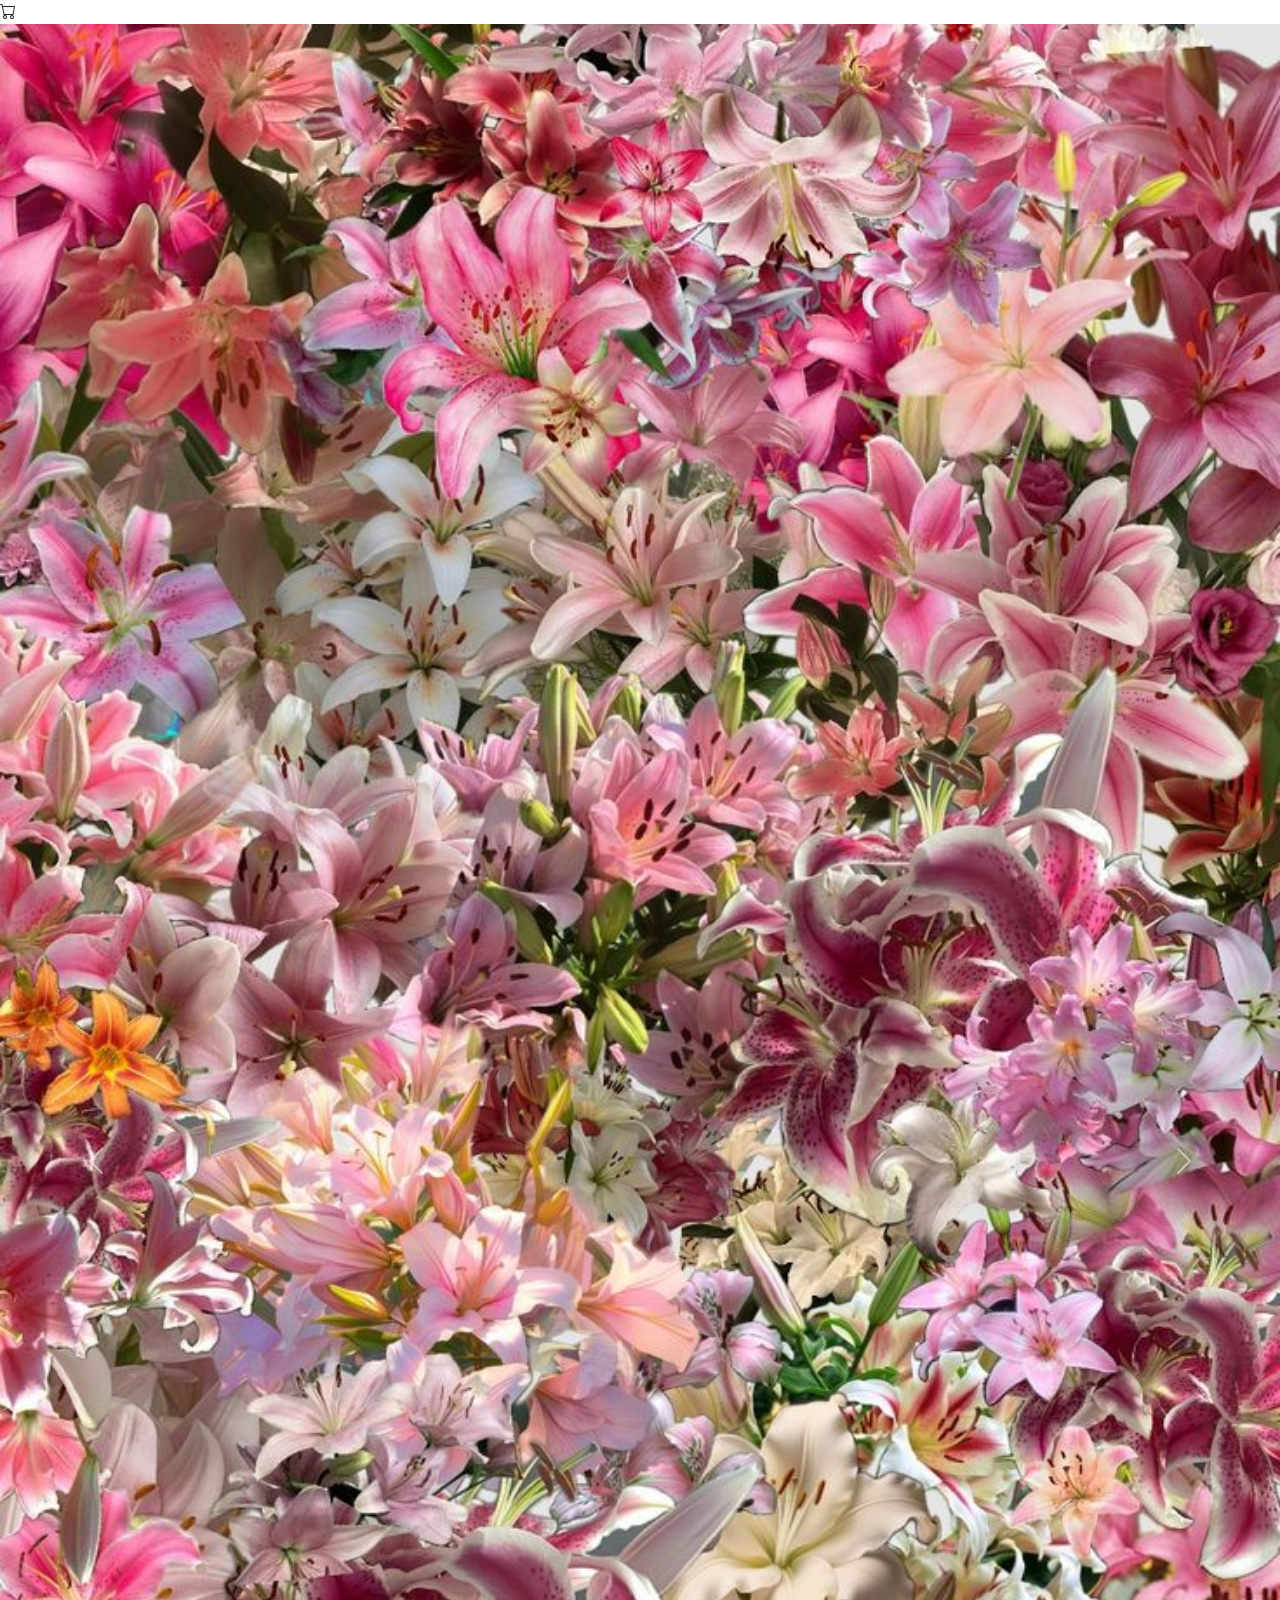
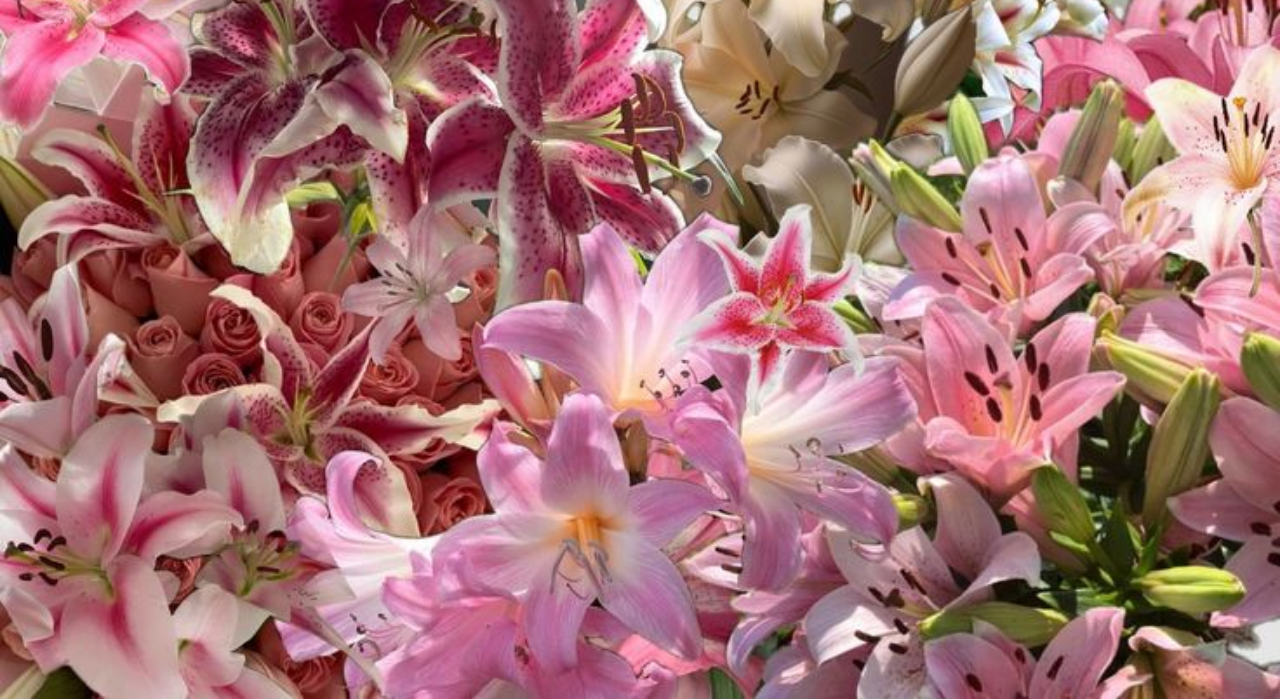
==== index.html @ ca0d1309 "Co-authored-by: Luana Silva <luana2807@users.noreply.github.com> Co-authored-by: Gabriel henrique <g" ====
<!doctype html>
<html lang="pt-BR">

<head>
    <meta charset="utf-8">
    <meta name="viewport" content="width=device-width, initial-scale=1">
    <meta name="description"
        content="JasminBlanc é uma floricultura em Mairinque que transforma momentos especiais 
        em emoções inesquecíveis. Encontre flores e buquês para surpreender quem você ama. Melhor Floricultura de Mairinque SP">

    <meta name="keywords" content="Floricultura JasminBlanc - JasminBlanc Floricultura - Mairinque SP">
    <meta name="author" content="Laura Ruiz, Laura, lauraruizcardoso@gmail.com, (11) 92139-8249">

    <link rel="icon" type="image/png" href="favicon.png">
    <title>FLORICULTURA: JASMINBLANC</title>
    <link href="https://cdn.jsdelivr.net/npm/bootstrap@5.3.8/dist/css/bootstrap.min.css" rel="stylesheet" integrity="sha384-sRIl4kxILFvY47J16cr9ZwB07vP4J8+LH7qKQnuqkuIAvNWLzeN8tE5YBujZqJLB" crossorigin="anonymous">

    <link rel="stylesheet" href="https://cdn.jsdelivr.net/npm/bootstrap-icons@1.13.1/font/bootstrap-icons.min.css">
</head>

<body>
    <div class="container-fluid m-0 p-0 h-100">
        <!-- <picture">
            <source srcset="static/img/flor.jpg" type="image/svg+xml" height="500px">
            <img src="static/img/flor.jpg" class="img-fluid img-thumbnail" alt="..." >
        </picture> -->

           


            <i class="bi bi-cart"></i>
            <div id="carouselExampleAutoplaying" class="carousel slide" data-bs-ride="carousel">
  <div class="carousel-inner">
    <div class="carousel-item active">
      <img src="static/img/flor.jpg" class="d-block w-100" alt="...">
    </div>
    <div class="carousel-item">
      <img src="static/img/florrrr.png" class="d-block w-100" alt="...">
    </div>
    <div class="carousel-item">
      <img src="static/img/flor2.png" class="d-block w-100" alt="...">
    </div>
  </div>
  <button class="carousel-control-prev" type="button" data-bs-target="#carouselExampleAutoplaying" data-bs-slide="prev">
    <span class="carousel-control-prev-icon" aria-hidden="true"></span>
    <span class="visually-hidden">Previous</span>
  </button>
  <button class="carousel-control-next" type="button" data-bs-target="#carouselExampleAutoplaying" data-bs-slide="next">
    <span class="carousel-control-next-icon" aria-hidden="true"></span>
    <span class="visually-hidden">Next</span>
  </button>
</div>

    </div>





    <script src="https://cdn.jsdelivr.net/npm/bootstrap@5.3.8/dist/js/bootstrap.bundle.min.js" integrity="sha384-FKyoEForCGlyvwx9Hj09JcYn3nv7wiPVlz7YYwJrWVcXK/BmnVDxM+D2scQbITxI" crossorigin="anonymous"></script>


</body>

</html>
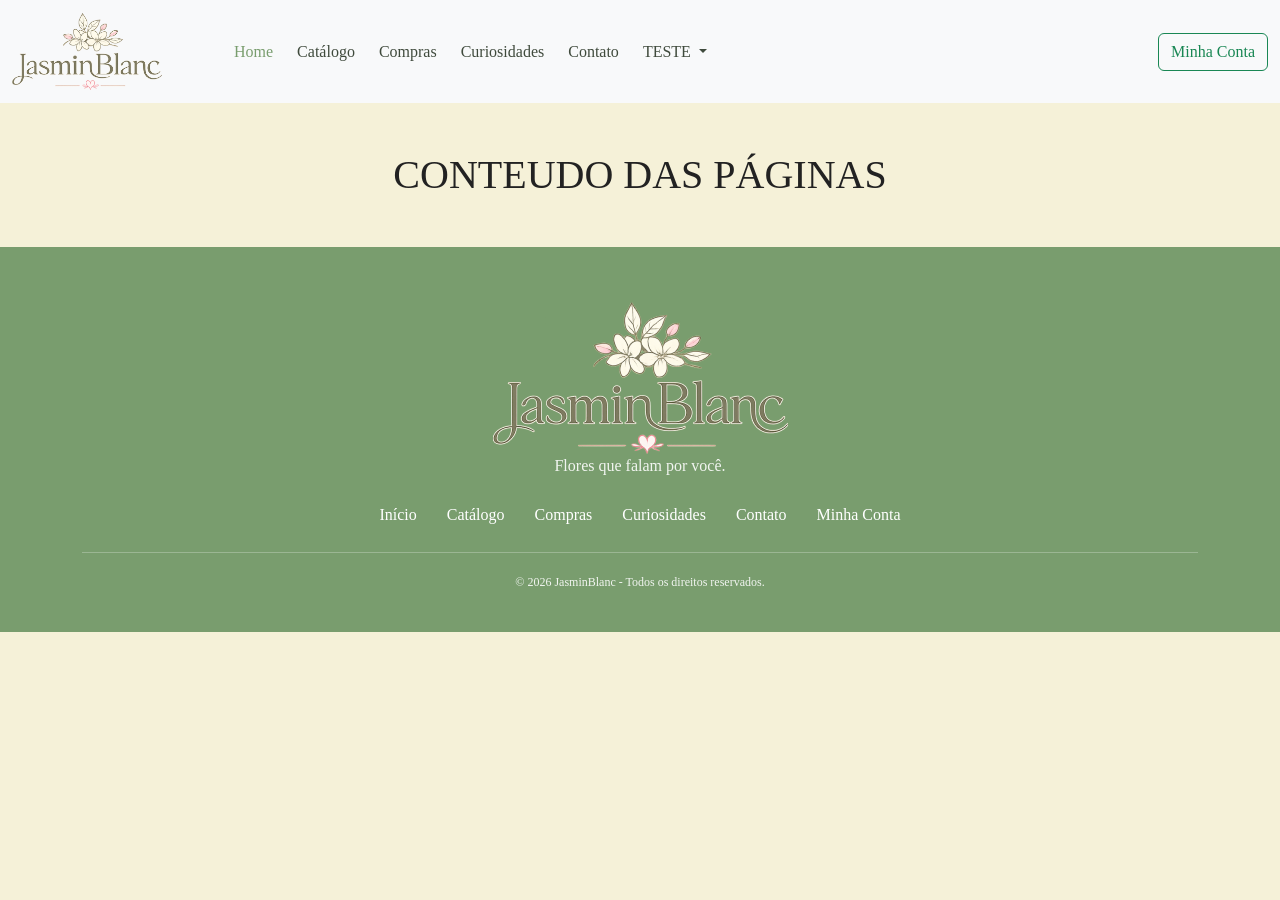
==== commit 91467ce3: "HOME com ajuda do Prof Vanderlei" ====
--- a/index.html
+++ b/index.html
@@ -1,63 +1,157 @@
 <!doctype html>
-<html lang="pt-BR">
+<html lang="pt-br">
 
 <head>
-    <meta charset="utf-8">
-    <meta name="viewport" content="width=device-width, initial-scale=1">
-    <meta name="description"
-        content="JasminBlanc é uma floricultura em Mairinque que transforma momentos especiais 
+  <meta charset="utf-8">
+  <meta name="viewport" content="width=device-width, initial-scale=1">
+  <meta name="description"
+    content="JasminBlanc é uma floricultura em Mairinque que transforma momentos especiais 
         em emoções inesquecíveis. Encontre flores e buquês para surpreender quem você ama. Melhor Floricultura de Mairinque SP">
 
-    <meta name="keywords" content="Floricultura JasminBlanc - JasminBlanc Floricultura - Mairinque SP">
-    <meta name="author" content="Laura Ruiz, Laura, lauraruizcardoso@gmail.com, (11) 92139-8249">
+  <meta name="keywords" content="Floricultura JasminBlanc - JasminBlanc Floricultura - Mairinque SP">
+  <meta name="author" content="Laura Ruiz, Laura, lauraruizcardoso@gmail.com, (11) 92139-8249">
 
-    <link rel="icon" type="image/png" href="favicon.png">
-    <title>FLORICULTURA: JASMINBLANC</title>
-    <link href="https://cdn.jsdelivr.net/npm/bootstrap@5.3.8/dist/css/bootstrap.min.css" rel="stylesheet" integrity="sha384-sRIl4kxILFvY47J16cr9ZwB07vP4J8+LH7qKQnuqkuIAvNWLzeN8tE5YBujZqJLB" crossorigin="anonymous">
+  <link rel="icon" type="image/png" href="favicon.png">
+  <title>FLORICULTURA: JASMINBLANC</title>
+  <link href="https://cdn.jsdelivr.net/npm/bootstrap@5.3.8/dist/css/bootstrap.min.css" rel="stylesheet"
+    integrity="sha384-sRIl4kxILFvY47J16cr9ZwB07vP4J8+LH7qKQnuqkuIAvNWLzeN8tE5YBujZqJLB" crossorigin="anonymous">
 
-    <link rel="stylesheet" href="https://cdn.jsdelivr.net/npm/bootstrap-icons@1.13.1/font/bootstrap-icons.min.css">
+  <link rel="stylesheet" href="https://cdn.jsdelivr.net/npm/bootstrap-icons@1.13.1/font/bootstrap-icons.min.css">
+  <link rel="stylesheet" href="static/css/base.css">
 </head>
 
 <body>
-    <div class="container-fluid m-0 p-0 h-100">
-        <!-- <picture">
-            <source srcset="static/img/flor.jpg" type="image/svg+xml" height="500px">
-            <img src="static/img/flor.jpg" class="img-fluid img-thumbnail" alt="..." >
-        </picture> -->
+  <div class="container-fluid m-0 p-0 h-100">
+    <header>
+      <nav class="navbar navbar-expand-lg bg-body-tertiary">
+        <div class="container-fluid">
 
-           
+          <!-- LOGO -->
+          <a class="navbar-brand" href="#">
+            <img src="static/img/logo-tratado.png" alt="Logo da Floricultura JasminBlanc"
+              title="Floricultura JASMIN BLANC" width="150">
+          </a>
+
+          <!-- BOTÃO MOBILE -->
+          <button class="navbar-toggler" type="button" data-bs-toggle="collapse"
+            data-bs-target="#navbarSupportedContent" aria-controls="navbarSupportedContent" aria-expanded="false"
+            aria-label="Toggle navigation">
+            <span class="navbar-toggler-icon"></span>
+          </button>
+
+          <!-- MENU -->
+          <div class="collapse navbar-collapse" id="navbarSupportedContent">
+
+            <ul class="navbar-nav ms-lg-5 me-auto mb-2 mb-lg-0">
+
+              <li class="nav-item">
+                <a class="nav-link active" aria-current="page" href="#">
+                  Home
+                </a>
+              </li>
+
+              <li class="nav-item">
+                <a class="nav-link" href="paginas/catalogo.html">
+                  Catálogo
+                </a>
+              </li>
+
+              <li class="nav-item">
+                <a class="nav-link" href="paginas/compras.html">
+                  Compras
+                </a>
+              </li>
+
+              <li class="nav-item">
+                <a class="nav-link" href="paginas/curiosidades.html">
+                  Curiosidades
+                </a>
+              </li>
+
+              <li class="nav-item">
+                <a class="nav-link" href="paginas/contato.html">
+                  Contato
+                </a>
+              </li>
+
+              <li class="nav-item dropdown">
+                <a class="nav-link dropdown-toggle" href="#" role="button" data-bs-toggle="dropdown"
+                  aria-expanded="false">
+                  TESTE
+                </a>
+
+                <ul class="dropdown-menu">
+                  <li>
+                    <a class="dropdown-item" href="#">Action</a>
+                  </li>
+
+                  <li>
+                    <a class="dropdown-item" href="#">Another action</a>
+                  </li>
+
+                  <li>
+                    <hr class="dropdown-divider">
+                  </li>
+
+                  <li>
+                    <a class="dropdown-item" href="#">
+                      Something else here
+                    </a>
+                  </li>
+                </ul>
+              </li>
+
+            </ul>
+
+            <!-- BOTÃO CONTA -->
+            <button class="btn btn-outline-success" type="button">
+              Minha Conta
+            </button>
+
+          </div>
+        </div>
+      </nav>
+
+    </header>
+
+    <main class="my-5">
+      <h1 class="text-center">CONTEUDO DAS PÁGINAS</h1>
+    </main>
+
+    <!-- ================= FOOTER ================= -->
+    <footer>
+      <div class="container">
+        <img src="static/img/logo-tratado.png" alt="Logo da Floricultura JasminBlanc" title="Floricultura JASMIN BLANC">
+        <p>
+          Flores que falam por você.
+        </p>
+
+        <div class="footer-links">
+
+          <a href="./index.html">Início</a>
+          <a href="./paginas/catalogo.html">Catálogo</a>
+          <a href="./paginas/compras.html">Compras</a>
+          <a href="./paginas/curiosidades.html">Curiosidades</a>
+          <a href="./paginas/contato.html">Contato</a>
+          <a href="#">Minha Conta</a>
+
+        </div>
+
+        <hr>
+
+        <p class="copyright">
+          © 2026 JasminBlanc - Todos os direitos reservados.
+        </p>
+
+      </div>
+
+    </footer>
+  </div>
 
 
-            <i class="bi bi-cart"></i>
-            <div id="carouselExampleAutoplaying" class="carousel slide" data-bs-ride="carousel">
-  <div class="carousel-inner">
-    <div class="carousel-item active">
-      <img src="static/img/flor.jpg" class="d-block w-100" alt="...">
-    </div>
-    <div class="carousel-item">
-      <img src="static/img/florrrr.png" class="d-block w-100" alt="...">
-    </div>
-    <div class="carousel-item">
-      <img src="static/img/flor2.png" class="d-block w-100" alt="...">
-    </div>
-  </div>
-  <button class="carousel-control-prev" type="button" data-bs-target="#carouselExampleAutoplaying" data-bs-slide="prev">
-    <span class="carousel-control-prev-icon" aria-hidden="true"></span>
-    <span class="visually-hidden">Previous</span>
-  </button>
-  <button class="carousel-control-next" type="button" data-bs-target="#carouselExampleAutoplaying" data-bs-slide="next">
-    <span class="carousel-control-next-icon" aria-hidden="true"></span>
-    <span class="visually-hidden">Next</span>
-  </button>
-</div>
-
-    </div>
-
-
-
-
-
-    <script src="https://cdn.jsdelivr.net/npm/bootstrap@5.3.8/dist/js/bootstrap.bundle.min.js" integrity="sha384-FKyoEForCGlyvwx9Hj09JcYn3nv7wiPVlz7YYwJrWVcXK/BmnVDxM+D2scQbITxI" crossorigin="anonymous"></script>
+  <script src="https://cdn.jsdelivr.net/npm/bootstrap@5.3.8/dist/js/bootstrap.bundle.min.js"
+    integrity="sha384-FKyoEForCGlyvwx9Hj09JcYn3nv7wiPVlz7YYwJrWVcXK/BmnVDxM+D2scQbITxI"
+    crossorigin="anonymous"></script>
 
 
 </body>
--- a/static/css/base.css
+++ b/static/css/base.css
@@ -0,0 +1,119 @@
+/* =========================================
+   CORES DA JASMINBLANC
+========================================= */
+
+:root {
+    --creme: #FFFBE0;
+    --fundo: #FFFDF5;
+    --verde-salvia: #799D6E;
+    --verde-escuro: #3F4A3C;
+    --rosa: #F8C8DC;
+    --coral: #EC8C8C;
+    --lima: #F6FF97;
+    --branco: #FFFFFF;
+}
+
+/* =========================================
+   CONFIGURAÇÕES GERAIS
+========================================= */
+
+* {
+    margin: 0;
+    padding: 0;
+    box-sizing: border-box;
+}
+
+body {
+    margin: 0;
+    font-family: Georgia, "Times New Roman", serif;
+    background-color: #f5f1d8;
+    color: #222;
+}
+
+a {
+    text-decoration: none;
+}
+
+
+/* =========================================
+   NAVBAR
+========================================= */
+
+.navbar-brand img {
+    display: block;
+}
+
+.navbar-nav {
+    gap: 8px;
+}
+
+.navbar-nav .nav-link {
+    color: var(--verde-escuro);
+    font-weight: 500;
+    transition: 0.3s ease;
+}
+
+.navbar-nav .nav-link:hover {
+    color: var(--verde-salvia);
+}
+
+.navbar-nav .nav-link.active {
+    color: var(--verde-salvia);
+}
+
+
+/* =========================================
+   FOOTER
+========================================= */
+
+footer {
+    background-color: var(--verde-salvia);
+    color: white;
+    text-align: center;
+    padding: 55px 0 25px;
+}
+
+
+footer h2 {
+    font-family: Georgia, serif;
+    font-size: 30px;
+}
+
+
+footer h2 span {
+    color: var(--creme);
+}
+
+
+footer p {
+    opacity: 0.9;
+}
+
+
+.footer-links {
+    display: flex;
+    justify-content: center;
+    gap: 30px;
+    margin: 25px 0;
+}
+
+
+.footer-links a {
+    color: white;
+    transition: 0.3s;
+}
+
+
+.footer-links a:hover {
+    color: var(--lima);
+}
+
+footer hr {
+    opacity: 0.25;
+}
+
+
+.copyright {
+    font-size: 12px;
+    margin-top: 20px;
+}
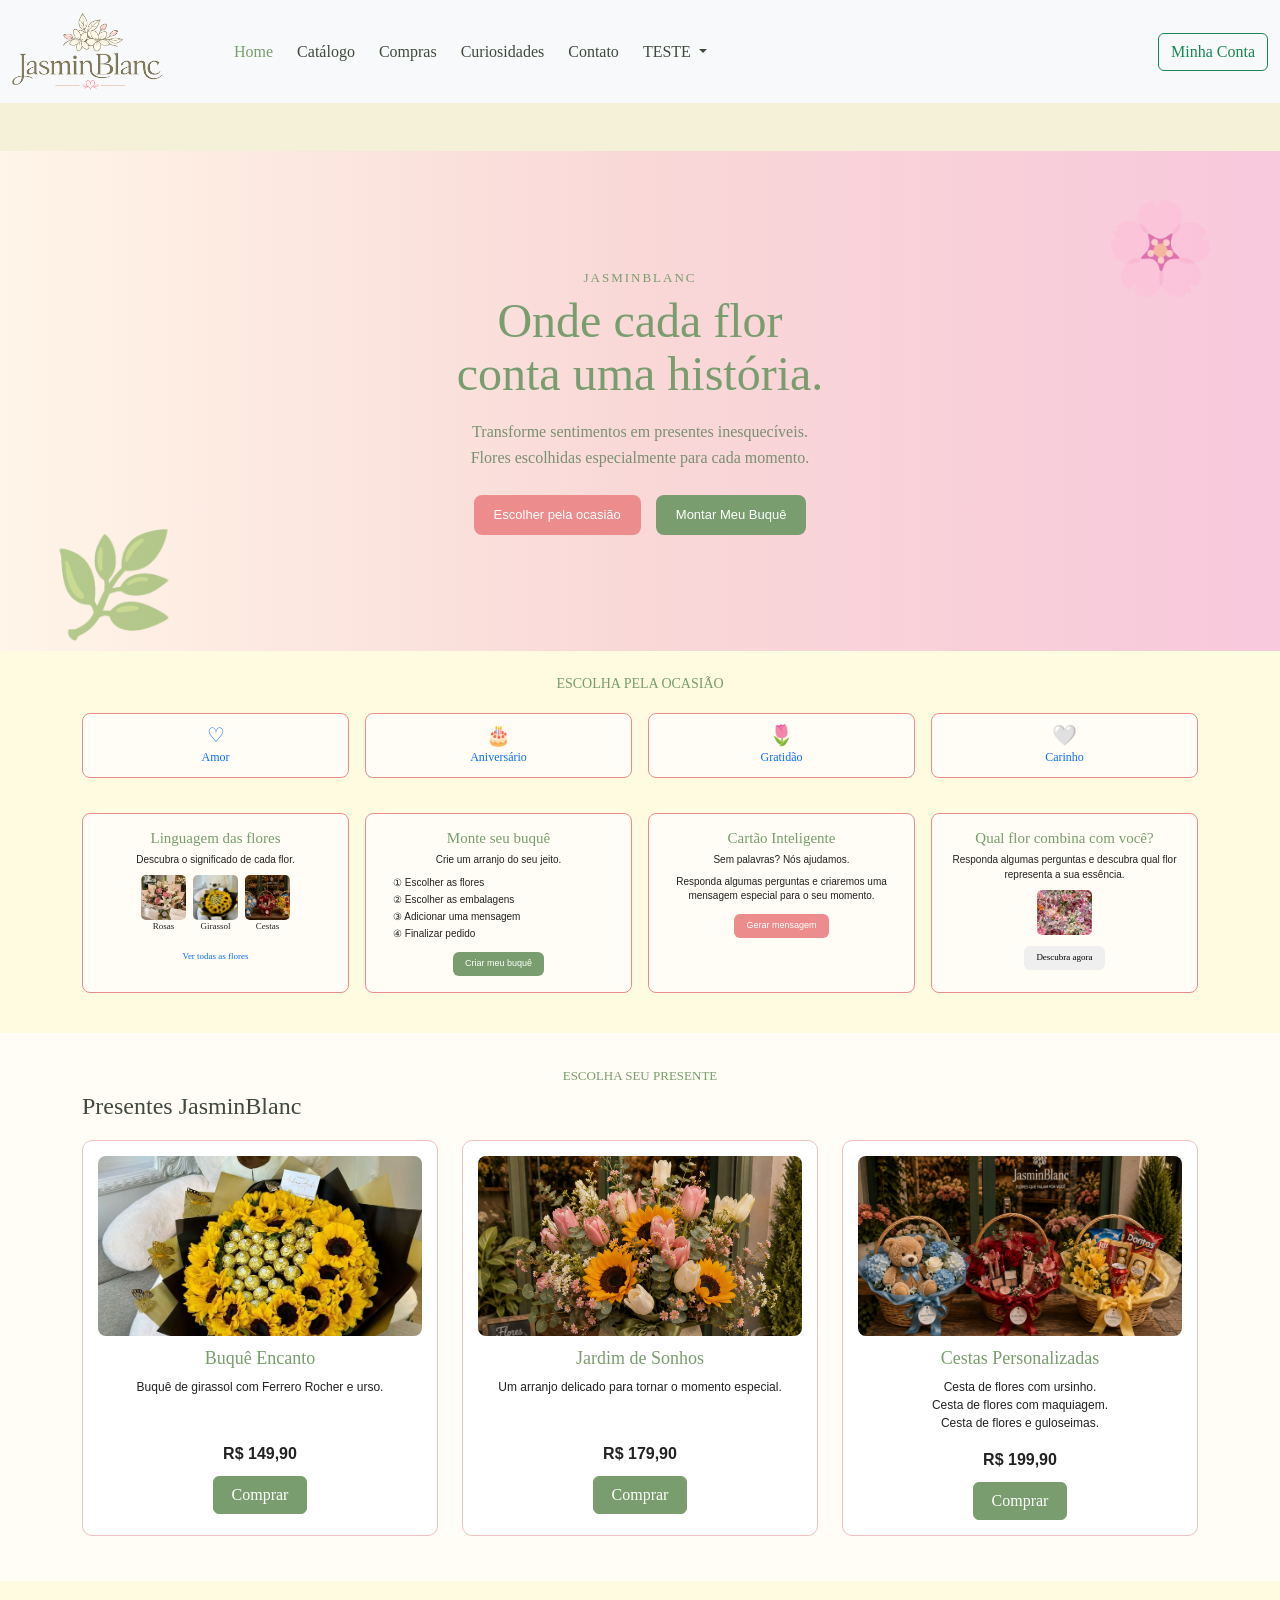
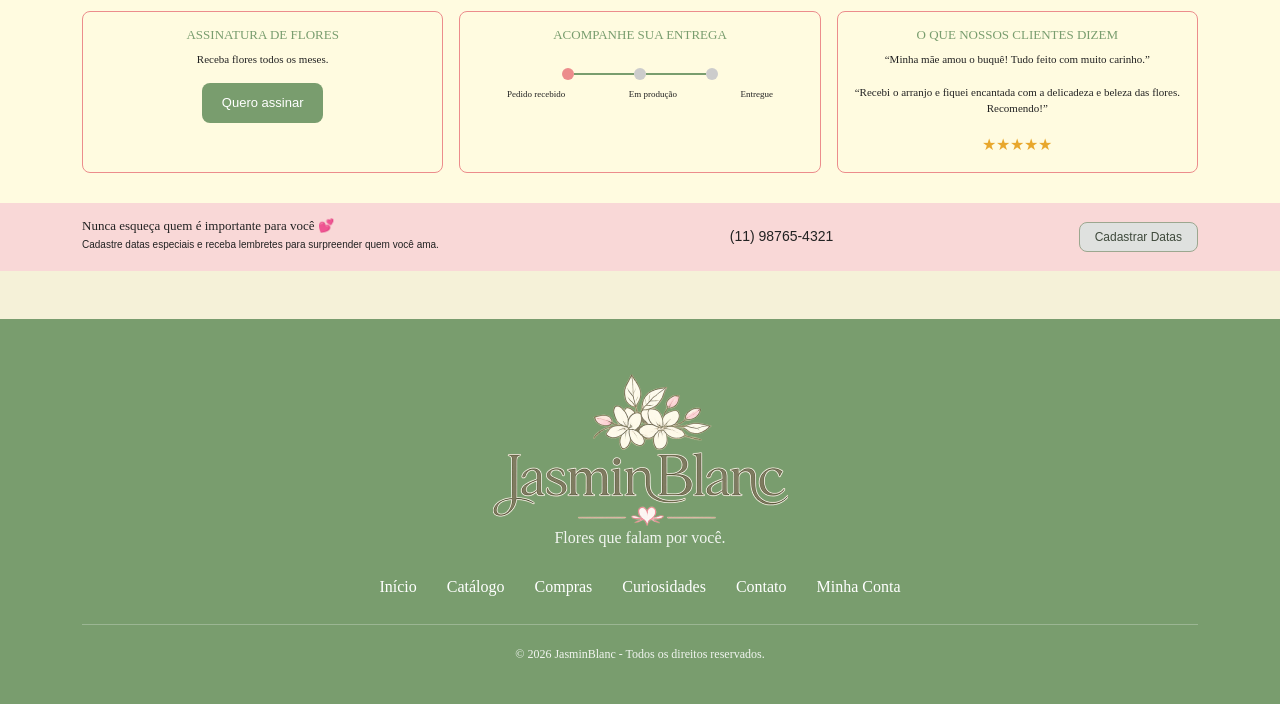
==== commit d9745276: "Organizando o projeto - sincronizado com o que Allanys fez" ====
--- a/index.html
+++ b/index.html
@@ -18,7 +18,10 @@
 
   <link rel="stylesheet" href="https://cdn.jsdelivr.net/npm/bootstrap-icons@1.13.1/font/bootstrap-icons.min.css">
   <link rel="stylesheet" href="static/css/base.css">
+    <link rel="stylesheet" href="static/css/index.css">
+
 </head>
+
 
 <body>
   <div class="container-fluid m-0 p-0 h-100">
@@ -114,8 +117,653 @@
 
     </header>
 
+   
+
     <main class="my-5">
-      <h1 class="text-center">CONTEUDO DAS PÁGINAS</h1>
+      <!-- ================= HERO ================= -->
+
+      <section class="hero">
+
+        <div class="container">
+
+          <div class="hero-conteudo">
+
+            <p class="frase-pequena">
+              JASMINBLANC
+            </p>
+
+
+            <h1>
+              Onde cada flor<br>
+              conta uma história.
+            </h1>
+
+
+            <p class="hero-descricao">
+              Transforme sentimentos em presentes inesquecíveis.
+              <br class="d-none d-md-block">
+              Flores escolhidas especialmente para cada momento.
+            </p>
+
+
+            <div class="hero-botoes">
+
+              <a href="#ocasiao" class="btn-coral">
+
+                Escolher pela ocasião
+
+              </a>
+
+
+              <a href="paginas/catalogo.html" class="btn-verde">
+
+                Montar Meu Buquê
+
+              </a>
+
+            </div>
+
+          </div>
+
+        </div>
+
+      </section>
+
+
+      <!-- ================= OCASIÕES ================= -->
+
+      <section class="ocasioes" id="ocasiao">
+
+        <div class="container">
+
+          <h2>
+            ESCOLHA PELA OCASIÃO
+          </h2>
+
+
+          <div class="row g-3 justify-content-center">
+
+            <div class="col-6 col-md-3">
+
+              <a href="pagina_catalogo.html" class="ocasiao">
+
+                <div class="icone">
+                  ♡
+                </div>
+
+                <span>
+                  Amor
+                </span>
+
+              </a>
+
+            </div>
+
+
+            <div class="col-6 col-md-3">
+
+              <a href="pagina_catalogo.html" class="ocasiao">
+
+                <div class="icone">
+                  🎂
+                </div>
+
+                <span>
+                  Aniversário
+                </span>
+
+              </a>
+
+            </div>
+
+
+            <div class="col-6 col-md-3">
+
+              <a href="pagina_catalogo.html" class="ocasiao">
+
+                <div class="icone">
+                  🌷
+                </div>
+
+                <span>
+                  Gratidão
+                </span>
+
+              </a>
+
+            </div>
+
+
+            <div class="col-6 col-md-3">
+
+              <a href="pagina_catalogo.html" class="ocasiao">
+
+                <div class="icone">
+                  🤍
+                </div>
+
+                <span>
+                  Carinho
+                </span>
+
+              </a>
+
+            </div>
+
+          </div>
+
+        </div>
+
+      </section>
+
+
+      <!-- ================= DIFERENCIAIS ================= -->
+
+      <section class="diferenciais">
+
+        <div class="container">
+
+          <div class="row g-3">
+
+
+            <!-- LINGUAGEM DAS FLORES -->
+
+            <div class="col-12 col-md-6 col-lg-3">
+
+              <div class="card-info">
+
+                <h3>
+                  Linguagem das flores
+                </h3>
+
+                <p>
+                  Descubra o significado de cada flor.
+                </p>
+
+
+                <div class="mini-flores">
+
+                  <div>
+
+                    <img src="../static/img/buque_rosa.png" alt="Buquê de rosas">
+
+                    <span>
+                      Rosas
+                    </span>
+
+                  </div>
+
+
+                  <div>
+
+                    <img src="../static/img/buque_urso.png" alt="Buquê com girassol">
+
+                    <span>
+                      Girassol
+                    </span>
+
+                  </div>
+
+
+                  <div>
+
+                    <img src="../static/img/cesta_pnj.png" alt="Cesta de flores">
+
+                    <span>
+                      Cestas
+                    </span>
+
+                  </div>
+
+                </div>
+
+
+                <a href="pedidos.html" class="btn-pequeno">
+
+                  Ver todas as flores
+
+                </a>
+
+              </div>
+
+            </div>
+
+
+            <!-- MONTE SEU BUQUÊ -->
+
+            <div class="col-12 col-md-6 col-lg-3">
+
+              <div class="card-info">
+
+                <h3>
+                  Monte seu buquê
+                </h3>
+
+                <p>
+                  Crie um arranjo do seu jeito.
+                </p>
+
+
+                <div class="passos">
+
+                  <p>
+                    ① Escolher as flores
+                  </p>
+
+                  <p>
+                    ② Escolher as embalagens
+                  </p>
+
+                  <p>
+                    ③ Adicionar uma mensagem
+                  </p>
+
+                  <p>
+                    ④ Finalizar pedido
+                  </p>
+
+                </div>
+
+
+                <a href="pagina_catalogo.html" class="btn-verde btn-pequeno">
+
+                  Criar meu buquê
+
+                </a>
+
+              </div>
+
+            </div>
+
+
+            <!-- CARTÃO INTELIGENTE -->
+
+            <div class="col-12 col-md-6 col-lg-3">
+
+              <div class="card-info">
+
+                <h3>
+                  Cartão Inteligente
+                </h3>
+
+                <p>
+                  Sem palavras? Nós ajudamos.
+                </p>
+
+
+                <p class="texto-card">
+
+                  Responda algumas perguntas e criaremos
+                  uma mensagem especial para o seu momento.
+
+                </p>
+
+
+                <button type="button" class="btn-coral btn-pequeno">
+
+                  Gerar mensagem
+
+                </button>
+
+              </div>
+
+            </div>
+
+
+            <!-- QUAL FLOR COMBINA -->
+
+            <div class="col-12 col-md-6 col-lg-3">
+
+              <div class="card-info">
+
+                <h3>
+                  Qual flor combina com você?
+                </h3>
+
+                <p>
+
+                  Responda algumas perguntas e descubra
+                  qual flor representa a sua essência.
+
+                </p>
+
+
+                <div class="flores-mini">
+
+                  <img src="../static/img/flor.jpg" alt="Flor JasminBlanc">
+
+                </div>
+
+
+                <button type="button" class="btn-pequeno">
+
+                  Descubra agora
+
+                </button>
+
+              </div>
+
+            </div>
+
+          </div>
+
+        </div>
+
+      </section>
+
+
+      <!-- ================= PRODUTOS ================= -->
+
+      <section class="produtos">
+
+        <div class="container">
+
+          <h2>
+            ESCOLHA SEU PRESENTE
+          </h2>
+
+          <h3 class="titulo-produtos">
+            Presentes JasminBlanc
+          </h3>
+
+
+          <div class="row g-4">
+
+
+            <!-- BUQUÊ -->
+
+            <div class="col-12 col-md-6 col-lg-4">
+
+              <article class="produto">
+
+                <div class="imagem-produto">
+
+                  <img src="../static/img/buque_urso.png" alt="Buquê Encanto JasminBlanc">
+
+                </div>
+
+
+                <h4>
+                  Buquê Encanto
+                </h4>
+
+
+                <p>
+                  Buquê de girassol com Ferrero Rocher e urso.
+                </p>
+
+
+                <strong>
+                  R$ 149,90
+                </strong>
+
+
+                <button type="button">
+
+                  Comprar
+
+                </button>
+
+              </article>
+
+            </div>
+
+
+            <!-- ARRANJO -->
+
+            <div class="col-12 col-md-6 col-lg-4">
+
+              <article class="produto">
+
+                <div class="imagem-produto">
+
+                  <img src="../static/img/arranjo_jasminblanc.png" alt="Arranjo Jardim de Sonhos JasminBlanc">
+
+                </div>
+
+
+                <h4>
+                  Jardim de Sonhos
+                </h4>
+
+
+                <p>
+                  Um arranjo delicado para tornar o momento especial.
+                </p>
+
+
+                <strong>
+                  R$ 179,90
+                </strong>
+
+
+                <button type="button">
+
+                  Comprar
+
+                </button>
+
+              </article>
+
+            </div>
+
+
+            <!-- CESTA -->
+
+            <div class="col-12 col-md-6 col-lg-4">
+
+              <article class="produto">
+
+                <div class="imagem-produto">
+
+                  <img src="../static/img/cesta_pnj.png" alt="Cesta personalizada JasminBlanc">
+
+                </div>
+
+
+                <h4>
+                  Cestas Personalizadas
+                </h4>
+
+
+                <p>
+                  Cesta de flores com ursinho.<br>
+                  Cesta de flores com maquiagem.<br>
+                  Cesta de flores e guloseimas.
+                </p>
+
+
+                <strong>
+                  R$ 199,90
+                </strong>
+
+
+                <button type="button">
+
+                  Comprar
+
+                </button>
+
+              </article>
+
+            </div>
+
+          </div>
+
+        </div>
+
+      </section>
+
+
+      <!-- ================= ENTREGA ================= -->
+
+      <section class="entrega">
+
+        <div class="container">
+
+          <div class="row g-3">
+
+
+            <!-- ASSINATURA -->
+
+            <div class="col-12 col-lg-4">
+
+              <div class="entrega-card">
+
+                <h2>
+                  ASSINATURA DE FLORES
+                </h2>
+
+                <p>
+                  Receba flores todos os meses.
+                </p>
+
+                <button type="button" class="btn-verde">
+
+                  Quero assinar
+
+                </button>
+
+              </div>
+
+            </div>
+
+
+            <!-- ACOMPANHE PEDIDO -->
+
+            <div class="col-12 col-lg-4">
+
+              <div class="entrega-card">
+
+                <h2>
+                  ACOMPANHE SUA ENTREGA
+                </h2>
+
+
+                <div class="linha-entrega">
+
+                  <span class="bolinha ativo"></span>
+
+                  <span class="linha"></span>
+
+                  <span class="bolinha"></span>
+
+                  <span class="linha"></span>
+
+                  <span class="bolinha"></span>
+
+                </div>
+
+
+                <div class="etapas">
+
+                  <span>
+                    Pedido recebido
+                  </span>
+
+                  <span>
+                    Em produção
+                  </span>
+
+                  <span>
+                    Entregue
+                  </span>
+
+                </div>
+
+              </div>
+
+            </div>
+
+
+            <!-- AVALIAÇÕES -->
+
+            <div class="col-12 col-lg-4">
+
+              <div class="entrega-card">
+
+                <h2>
+                  O QUE NOSSOS CLIENTES DIZEM
+                </h2>
+
+
+                <p class="avaliacao">
+
+                  “Minha mãe amou o buquê!
+                  Tudo feito com muito carinho.”
+
+                  <br><br>
+
+                  “Recebi o arranjo e fiquei encantada
+                  com a delicadeza e beleza das flores.
+                  Recomendo!”
+
+                </p>
+
+
+                <span class="estrelas">
+                  ★★★★★
+                </span>
+
+              </div>
+
+            </div>
+
+          </div>
+
+        </div>
+
+      </section>
+
+
+      <!-- ================= DATAS IMPORTANTES ================= -->
+
+      <section class="datas">
+
+        <div class="container">
+
+          <div class="row align-items-center g-3">
+
+
+            <div class="col-12 col-lg-6">
+
+              <h3>
+                Nunca esqueça quem é importante para você 💕
+              </h3>
+
+              <p>
+                Cadastre datas especiais e receba lembretes
+                para surpreender quem você ama.
+              </p>
+
+            </div>
+
+
+            <div class="col-12 col-sm-6 col-lg-3 text-lg-center">
+
+              <div class="telefone">
+                (11) 98765-4321
+              </div>
+
+            </div>
+
+
+            <div class="col-12 col-sm-6 col-lg-3 text-lg-end">
+
+              <a href="cadastro.html" class="btn-cadastro">
+
+                Cadastrar Datas
+
+              </a>
+
+            </div>
+
+          </div>
+
+        </div>
+
+      </section>
+
     </main>
 
     <!-- ================= FOOTER ================= -->
--- a/static/css/base.css
+++ b/static/css/base.css
@@ -12,7 +12,7 @@
     --lima: #F6FF97;
     --branco: #FFFFFF;
 }
-
+   
 /* =========================================
    CONFIGURAÇÕES GERAIS
 ========================================= */
--- a/static/css/index.css
+++ b/static/css/index.css
@@ -0,0 +1,906 @@
+/* =====================================================
+   JASMINBLANC
+   INDEX / HOME
+===================================================== */
+
+
+/* =====================================================
+   HERO
+===================================================== */
+
+.hero {
+
+    min-height: 500px;
+
+    display: flex;
+
+    align-items: center;
+
+    justify-content: center;
+
+    text-align: center;
+
+    background:
+        linear-gradient(
+            90deg,
+            #FFF5E8,
+            #F9D8D7,
+            #F8C8DC
+        );
+
+    position: relative;
+
+    overflow: hidden;
+
+}
+
+
+.hero::before {
+
+    content: "🌿";
+
+    position: absolute;
+
+    left: 4%;
+
+    bottom: -10px;
+
+    font-size: 100px;
+
+    opacity: 0.45;
+
+}
+
+
+.hero::after {
+
+    content: "🌸";
+
+    position: absolute;
+
+    right: 5%;
+
+    top: 30px;
+
+    font-size: 90px;
+
+    opacity: 0.45;
+
+}
+
+
+.hero-conteudo {
+
+    position: relative;
+
+    z-index: 2;
+
+}
+
+
+.frase-pequena {
+
+    color: var(--verde-salvia);
+
+    font-size: 13px;
+
+    letter-spacing: 2px;
+
+    margin-bottom: 8px;
+
+}
+
+
+.hero h1 {
+
+    margin: 0;
+
+    color: var(--verde-salvia);
+
+    font-size: 48px;
+
+    font-weight: 400;
+
+    line-height: 1.1;
+
+}
+
+
+.hero-descricao {
+
+    color: #799071;
+
+    font-size: 16px;
+
+    line-height: 1.6;
+
+    margin-top: 18px;
+
+}
+
+
+/* =====================================================
+   BOTÕES DO HERO
+===================================================== */
+
+.hero-botoes {
+
+    margin-top: 25px;
+
+    display: flex;
+
+    justify-content: center;
+
+    gap: 15px;
+
+}
+
+
+.btn-coral,
+.btn-verde {
+
+    border: none;
+
+    padding: 10px 20px;
+
+    border-radius: 8px;
+
+    color: var(--branco);
+
+    font-family: Arial, sans-serif;
+
+    font-size: 13px;
+
+    cursor: pointer;
+
+    display: inline-block;
+
+    transition:
+        background-color 0.3s ease,
+        transform 0.3s ease;
+
+}
+
+
+.btn-coral {
+
+    background-color: var(--coral);
+
+}
+
+
+.btn-verde {
+
+    background-color: var(--verde-salvia);
+
+}
+
+
+.btn-coral:hover {
+
+    background-color: #df7777;
+
+    color: var(--branco);
+
+    transform: translateY(-2px);
+
+}
+
+
+.btn-verde:hover {
+
+    background-color: #668c5c;
+
+    color: var(--branco);
+
+    transform: translateY(-2px);
+
+}
+
+
+/* =====================================================
+   OCASIÕES
+===================================================== */
+
+.ocasioes {
+
+    background-color: var(--creme);
+
+    padding: 25px 0 30px;
+
+    text-align: center;
+
+}
+
+
+.ocasioes h2 {
+
+    font-size: 14px;
+
+    color: var(--verde-salvia);
+
+    font-weight: 400;
+
+    margin-bottom: 20px;
+
+}
+
+
+.ocasiao {
+
+    height: 65px;
+
+    border: 1px solid var(--coral);
+
+    border-radius: 8px;
+
+    background-color: var(--fundo);
+
+    display: flex;
+
+    flex-direction: column;
+
+    align-items: center;
+
+    justify-content: center;
+
+    font-size: 12px;
+
+    transition:
+        background-color 0.3s ease,
+        transform 0.3s ease;
+
+}
+
+
+.ocasiao:hover {
+
+    background-color: var(--rosa);
+
+    transform: translateY(-3px);
+
+}
+
+
+.icone {
+
+    font-size: 20px;
+
+    line-height: 1;
+
+    margin-bottom: 3px;
+
+}
+
+
+/* =====================================================
+   DIFERENCIAIS
+===================================================== */
+
+.diferenciais {
+
+    background-color: var(--creme);
+
+    padding: 5px 0 40px;
+
+}
+
+
+.card-info {
+
+    border: 1px solid var(--coral);
+
+    border-radius: 8px;
+
+    min-height: 180px;
+
+    padding: 15px 10px;
+
+    background-color: var(--fundo);
+
+    text-align: center;
+
+    height: 100%;
+
+}
+
+
+.card-info h3 {
+
+    color: var(--verde-salvia);
+
+    font-size: 15px;
+
+    margin-bottom: 5px;
+
+}
+
+
+.card-info p {
+
+    font-family: Arial, sans-serif;
+
+    font-size: 10px;
+
+    margin-bottom: 8px;
+
+}
+
+
+.mini-flores {
+
+    display: flex;
+
+    justify-content: center;
+
+    gap: 7px;
+
+    margin-bottom: 8px;
+
+}
+
+
+.mini-flores div {
+
+    display: flex;
+
+    flex-direction: column;
+
+    font-size: 9px;
+
+}
+
+
+.mini-flores img {
+
+    width: 45px;
+
+    height: 45px;
+
+    object-fit: cover;
+
+    border-radius: 5px;
+
+}
+
+
+.btn-pequeno {
+
+    display: inline-block;
+
+    border: none;
+
+    border-radius: 6px;
+
+    padding: 5px 12px;
+
+    font-size: 9px;
+
+    cursor: pointer;
+
+}
+
+
+.passos {
+
+    text-align: left;
+
+    padding-left: 15px;
+
+    margin-bottom: 8px;
+
+}
+
+
+.passos p {
+
+    margin: 2px;
+
+}
+
+
+.texto-card {
+
+    line-height: 1.4;
+
+}
+
+
+.flores-mini {
+
+    margin: 8px 0;
+
+}
+
+
+.flores-mini img {
+
+    width: 55px;
+
+    height: 45px;
+
+    object-fit: cover;
+
+    border-radius: 5px;
+
+}
+
+
+/* =====================================================
+   PRODUTOS
+===================================================== */
+
+.produtos {
+
+    background-color: var(--fundo);
+
+    padding: 35px 0 45px;
+
+}
+
+
+.produtos > .container > h2 {
+
+    text-align: center;
+
+    color: var(--verde-salvia);
+
+    font-size: 13px;
+
+    font-weight: 400;
+
+}
+
+
+.titulo-produtos {
+
+    font-size: 24px;
+
+    color: var(--verde-escuro);
+
+    margin: 5px 0 20px;
+
+}
+
+
+.produto {
+
+    background-color: var(--branco);
+
+    border: 1px solid #f1c0c0;
+
+    border-radius: 10px;
+
+    padding: 15px;
+
+    text-align: center;
+
+    transition:
+        transform 0.3s ease,
+        box-shadow 0.3s ease;
+
+    height: 100%;
+
+}
+
+
+.produto:hover {
+
+    transform: translateY(-4px);
+
+    box-shadow:
+        0 5px 15px rgba(0, 0, 0, 0.08);
+
+}
+
+
+.imagem-produto {
+
+    height: 180px;
+
+    overflow: hidden;
+
+    border-radius: 8px;
+
+    background-color: var(--rosa);
+
+}
+
+
+.imagem-produto img {
+
+    width: 100%;
+
+    height: 100%;
+
+    object-fit: cover;
+
+}
+
+
+.produto h4 {
+
+    color: var(--verde-salvia);
+
+    margin-top: 12px;
+
+    font-size: 18px;
+
+}
+
+
+.produto p {
+
+    font-family: Arial, sans-serif;
+
+    font-size: 12px;
+
+    min-height: 48px;
+
+}
+
+
+.produto strong {
+
+    display: block;
+
+    margin: 10px;
+
+    font-family: Arial, sans-serif;
+
+}
+
+
+.produto button {
+
+    border: 1px solid var(--verde-salvia);
+
+    background-color: var(--verde-salvia);
+
+    color: var(--branco);
+
+    border-radius: 6px;
+
+    padding: 6px 18px;
+
+    cursor: pointer;
+
+    transition: background-color 0.3s ease;
+
+}
+
+
+.produto button:hover {
+
+    background-color: var(--coral);
+
+    border-color: var(--coral);
+
+}
+
+
+/* =====================================================
+   ENTREGA
+===================================================== */
+
+.entrega {
+
+    background-color: var(--creme);
+
+    padding: 30px 0;
+
+}
+
+
+.entrega-card {
+
+    border: 1px solid var(--coral);
+
+    border-radius: 8px;
+
+    padding: 15px;
+
+    text-align: center;
+
+    min-height: 150px;
+
+    height: 100%;
+
+}
+
+
+.entrega-card h2 {
+
+    color: var(--verde-salvia);
+
+    font-size: 13px;
+
+    font-weight: 400;
+
+}
+
+
+.entrega-card p {
+
+    font-size: 11px;
+
+}
+
+
+.linha-entrega {
+
+    display: flex;
+
+    align-items: center;
+
+    justify-content: center;
+
+    margin-top: 25px;
+
+}
+
+
+.bolinha {
+
+    width: 12px;
+
+    height: 12px;
+
+    border-radius: 50%;
+
+    background-color: #ccc;
+
+    flex-shrink: 0;
+
+}
+
+
+.bolinha.ativo {
+
+    background-color: var(--coral);
+
+}
+
+
+.linha {
+
+    width: 60px;
+
+    height: 2px;
+
+    background-color: var(--verde-salvia);
+
+}
+
+
+.etapas {
+
+    display: flex;
+
+    justify-content: space-around;
+
+    font-size: 9px;
+
+    margin-top: 8px;
+
+}
+
+
+.estrelas {
+
+    color: #e8a72c;
+
+}
+
+
+.avaliacao {
+
+    line-height: 1.5;
+
+}
+
+
+/* =====================================================
+   DATAS IMPORTANTES
+===================================================== */
+
+.datas {
+
+    background-color: #F9D8D7;
+
+    padding: 15px 0;
+
+}
+
+
+.datas h3 {
+
+    font-size: 13px;
+
+    margin: 0;
+
+}
+
+
+.datas p {
+
+    font-family: Arial, sans-serif;
+
+    font-size: 10px;
+
+    margin: 4px 0;
+
+}
+
+
+.telefone {
+
+    font-family: Arial, sans-serif;
+
+    font-size: 14px;
+
+}
+
+
+.btn-cadastro {
+
+    display: inline-block;
+
+    background-color: #dfe1df;
+
+    color: var(--verde-escuro);
+
+    border: 1px solid #9ca78f;
+
+    border-radius: 8px;
+
+    padding: 5px 15px;
+
+    font-family: Arial, sans-serif;
+
+    font-size: 12px;
+
+}
+
+
+.btn-cadastro:hover {
+
+    background-color: var(--verde-salvia);
+
+    color: var(--branco);
+
+}
+
+
+/* =====================================================
+   RESPONSIVIDADE DA HOME
+===================================================== */
+
+@media (max-width: 767.98px) {
+
+    .hero {
+
+        min-height: 450px;
+
+        padding: 60px 0;
+
+    }
+
+
+    .hero h1 {
+
+        font-size: 36px;
+
+    }
+
+
+    .hero-descricao {
+
+        font-size: 14px;
+
+    }
+
+
+    .hero-botoes {
+
+        flex-direction: column;
+
+        align-items: center;
+
+    }
+
+
+    .hero-botoes a {
+
+        width: 100%;
+
+        max-width: 240px;
+
+    }
+
+
+    .hero::before {
+
+        left: -20px;
+
+        font-size: 70px;
+
+    }
+
+
+    .hero::after {
+
+        right: -15px;
+
+        font-size: 65px;
+
+    }
+
+
+    .produtos {
+
+        padding-top: 30px;
+
+    }
+
+
+    .linha {
+
+        width: 35px;
+
+    }
+
+}
+
+
+@media (max-width: 575.98px) {
+
+    .hero h1 {
+
+        font-size: 30px;
+
+    }
+
+
+    .frase-pequena {
+
+        font-size: 11px;
+
+    }
+
+
+    .hero-descricao {
+
+        font-size: 13px;
+
+    }
+
+
+    .ocasioes {
+
+        padding-top: 20px;
+
+    }
+
+
+    .card-info {
+
+        min-height: 170px;
+
+    }
+
+
+    .imagem-produto {
+
+        height: 200px;
+
+    }
+
+
+    .etapas {
+
+        font-size: 8px;
+
+    }
+
+}
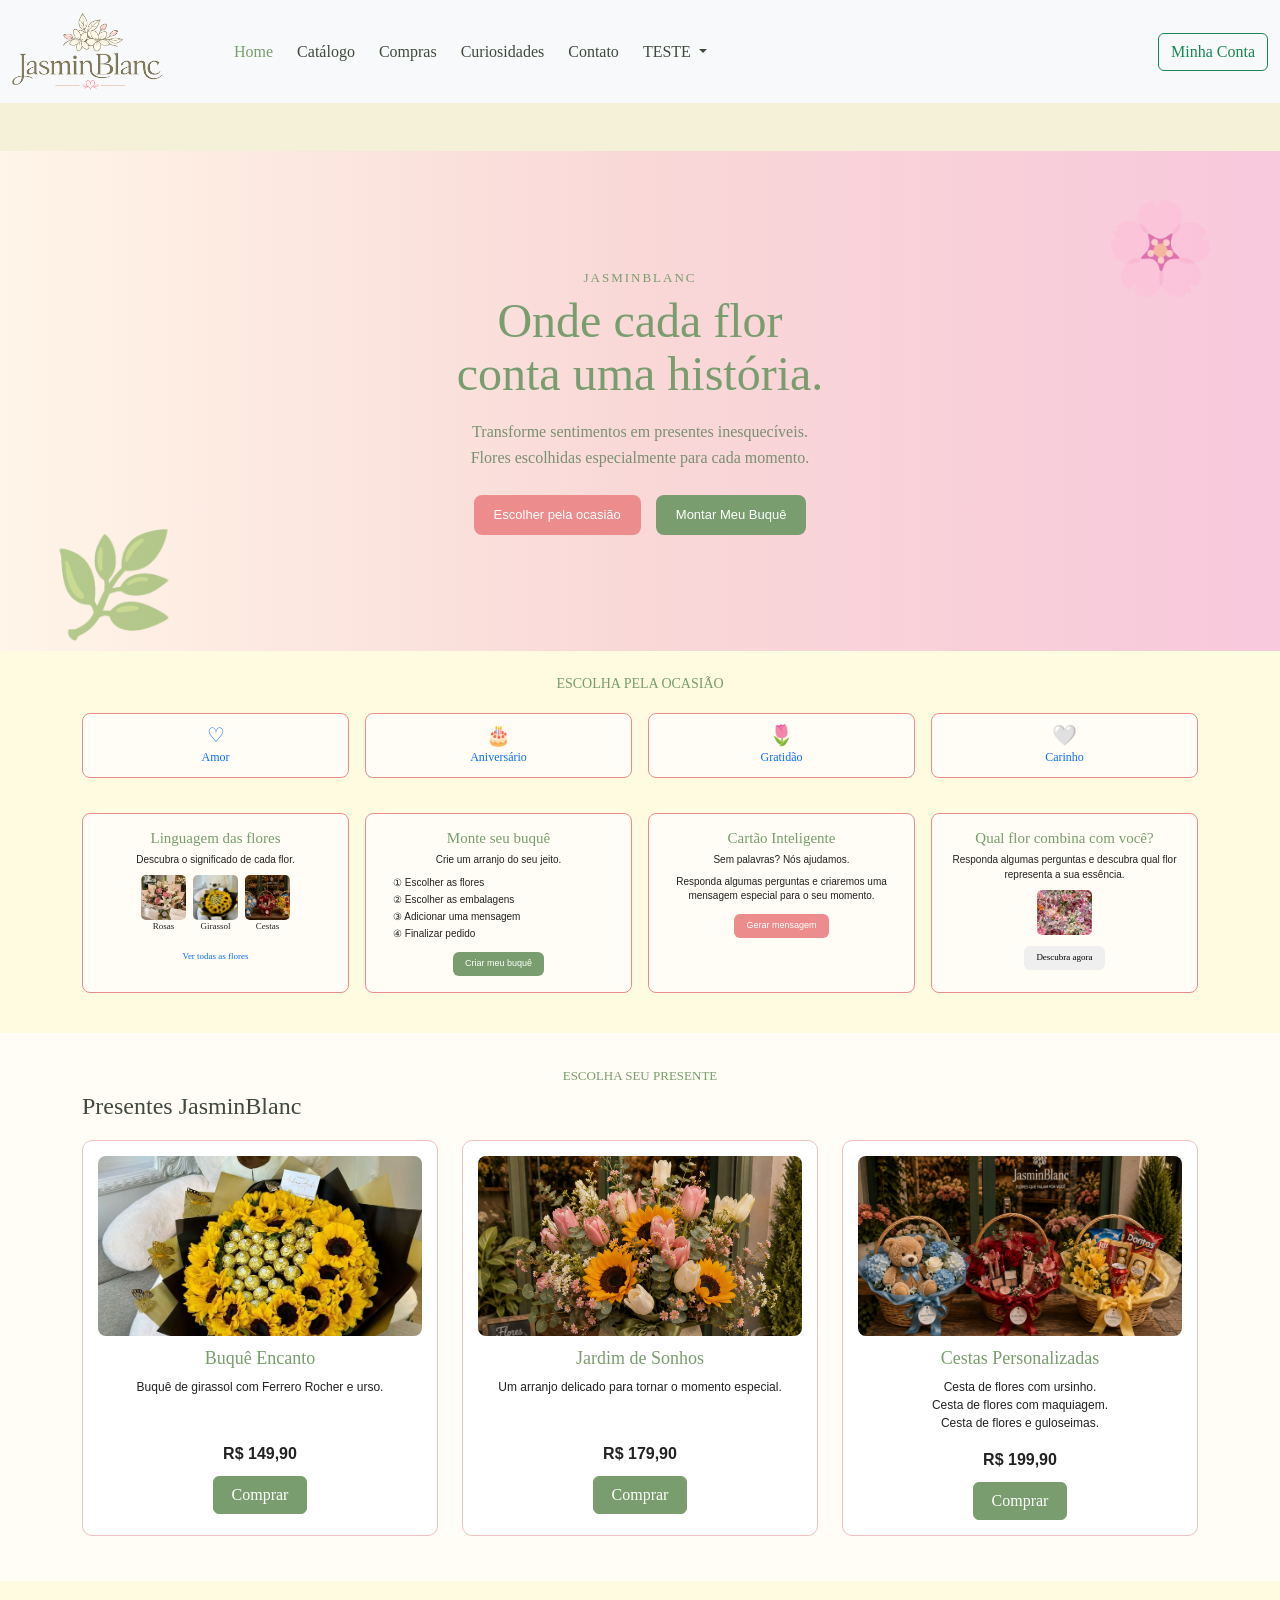
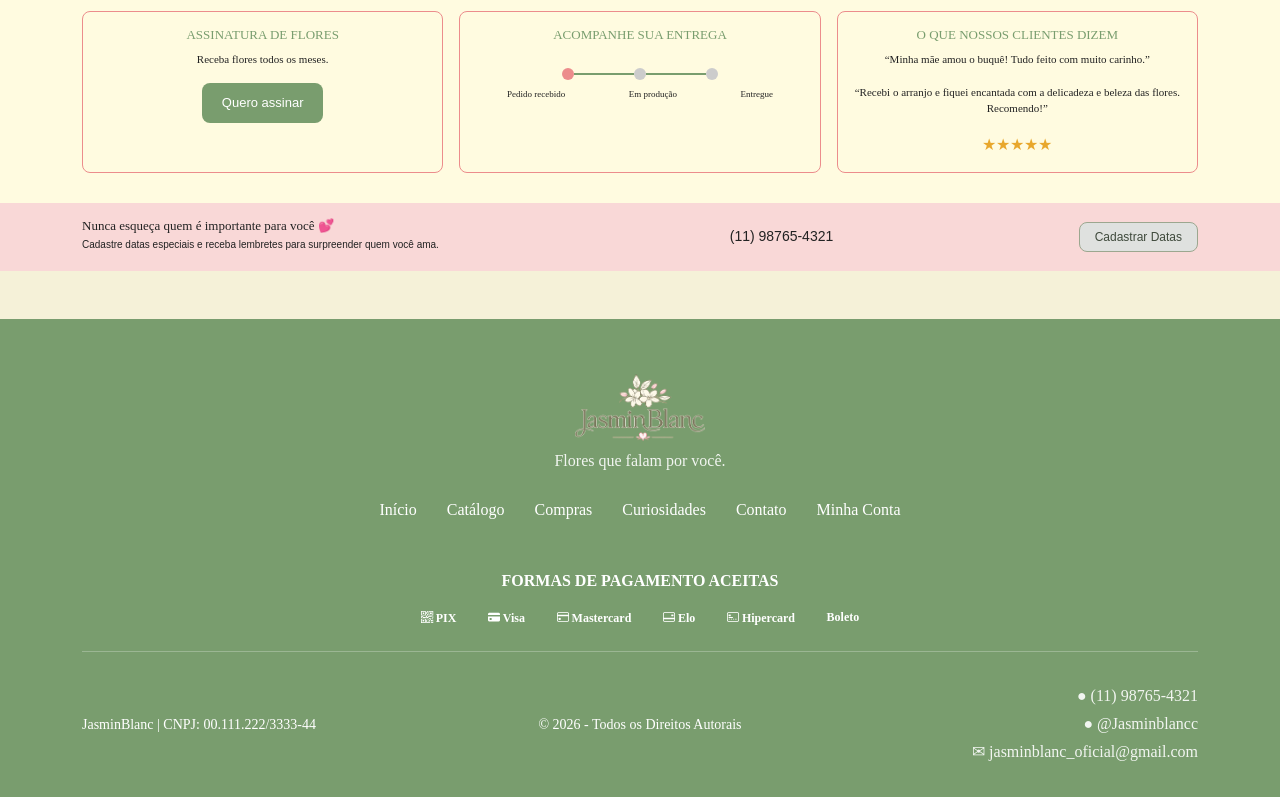
==== commit f0fc49ec: "Atualizações" ====
--- a/index.html
+++ b/index.html
@@ -18,7 +18,7 @@
 
   <link rel="stylesheet" href="https://cdn.jsdelivr.net/npm/bootstrap-icons@1.13.1/font/bootstrap-icons.min.css">
   <link rel="stylesheet" href="static/css/base.css">
-    <link rel="stylesheet" href="static/css/index.css">
+  <link rel="stylesheet" href="static/css/index.css">
 
 </head>
 
@@ -117,7 +117,7 @@
 
     </header>
 
-   
+
 
     <main class="my-5">
       <!-- ================= HERO ================= -->
@@ -769,30 +769,76 @@
     <!-- ================= FOOTER ================= -->
     <footer>
       <div class="container">
-        <img src="static/img/logo-tratado.png" alt="Logo da Floricultura JasminBlanc" title="Floricultura JASMIN BLANC">
-        <p>
-          Flores que falam por você.
-        </p>
-
-        <div class="footer-links">
-
-          <a href="./index.html">Início</a>
-          <a href="./paginas/catalogo.html">Catálogo</a>
-          <a href="./paginas/compras.html">Compras</a>
-          <a href="./paginas/curiosidades.html">Curiosidades</a>
-          <a href="./paginas/contato.html">Contato</a>
-          <a href="#">Minha Conta</a>
-
-        </div>
-
-        <hr>
-
-        <p class="copyright">
-          © 2026 JasminBlanc - Todos os direitos reservados.
-        </p>
+
+        <!-- SEÇÃO SUPERIOR DO FOOTER: BRAND & LINKS -->
+        <div class="row align-items-center mb-4">
+          <div class="col-12 text-center">
+            <img src="static/img/logo-tratado.png" alt="Logo da Floricultura JasminBlanc"
+              title="Floricultura JASMIN BLANC" width="130" class="mb-2">
+            <p class="mb-3">Flores que falam por você.</p>
+
+            <div class="footer-links">
+              <a href="../index.html">Início</a>
+              <a href="paginas/catalogo.html">Catálogo</a>
+              <a href="paginas/compras.html">Compras</a>
+              <a href="paginas/curiosidades.html">Curiosidades</a>
+              <a href="paginas/contato.html">Contato</a>
+              <a href="#">Minha Conta</a>
+            </div>
+          </div>
+        </div>
+
+        <!-- SEÇÃO MEIO DO FOOTER: FORMAS DE PAGAMENTO -->
+        <div class="row justify-content-center my-4 payment-section">
+          <div class="col-12 text-center">
+            <h6 class="text-uppercase fw-bold mb-3 tracking-wide">Formas de Pagamento Aceitas</h6>
+            <div class="d-flex flex-wrap justify-content-center gap-3 align-items-center payment-icons">
+              <span class="badge payment-badge" title="Pix"><i class="bi bi-qr-code"></i> PIX</span>
+              <span class="badge payment-badge" title="Visa"><i class="bi bi-credit-card-fill"></i> Visa</span>
+              <span class="badge payment-badge" title="Mastercard"><i class="bi bi-credit-card"></i> Mastercard</span>
+              <span class="badge payment-badge" title="Elo"><i class="bi bi-credit-card-2-back"></i> Elo</span>
+              <span class="badge payment-badge" title="Hipercard"><i class="bi bi-credit-card-2-front"></i>
+                Hipercard</span>
+              <span class="badge payment-badge" title="Boleto"><i class="bi bi-barcode"></i> Boleto</span>
+            </div>
+          </div>
+        </div>
+
+        <hr class="my-4">
+
+        <!-- SEÇÃO INFERIOR DO FOOTER: CNPJ, COPYRIGHT E CONTATOS (UTILIZANDO GRID) -->
+        <div class="row align-items-center py-2 text-center text-md-start">
+
+          <!-- CNPJ -->
+          <div class="col-md-4 footer-cnpj mb-3 mb-md-0">
+            <small>
+              JasminBlanc | CNPJ: 00.111.222/3333-44
+            </small>
+          </div>
+
+          <!-- COPYRIGHT -->
+          <div class="col-md-4 text-center footer-copy mb-3 mb-md-0">
+            <small>
+              © 2026 - Todos os Direitos Autorais
+            </small>
+          </div>
+
+          <!-- CONTATOS -->
+          <div class="col-md-4 contatos text-center text-md-end">
+            <p class="mb-1">
+              <span class="whatsapp">●</span> (11) 98765-4321
+            </p>
+            <p class="mb-1">
+              <span class="instagram">●</span> @Jasminblancc
+            </p>
+            <p class="mb-0">
+              <span class="email">✉</span> jasminblanc_oficial@gmail.com
+            </p>
+          </div>
+
+        </div>
 
       </div>
-
     </footer>
   </div>
 
